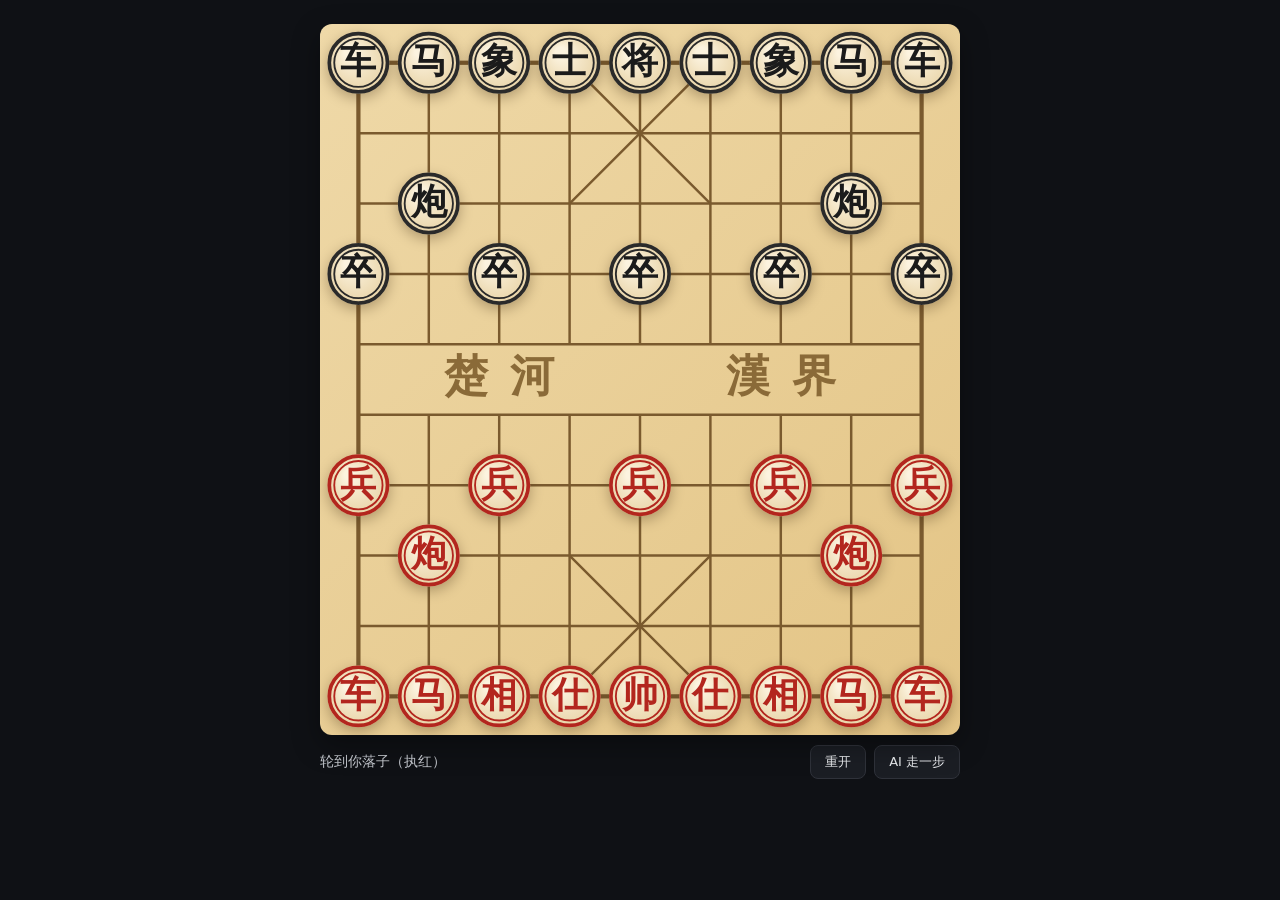
==== demo.html @ 6f43aa5a "feat(sdk): 棋牌核心 SDK 与单文件浏览器包 - 新增 src/sdk/browser.js：<script> 入口，零容器自动挂载 - 新增 tools/build-sdk.mjs：es" ====
<!doctype html>
<html lang="zh-CN">
<head>
<meta charset="utf-8" />
<meta name="viewport" content="width=device-width, initial-scale=1" />
<title>Arena SDK Demo</title>
<style>body{margin:0;padding:24px 16px;background:#0f1115;color:#e8eaed;font-family:system-ui,-apple-system,"Segoe UI","PingFang SC","Microsoft YaHei",sans-serif}</style>
</head>
<body>
<script src="./sdk/arena.js" data-arena="xiangqi" data-difficulty="hard"></script>
</body>
</html>
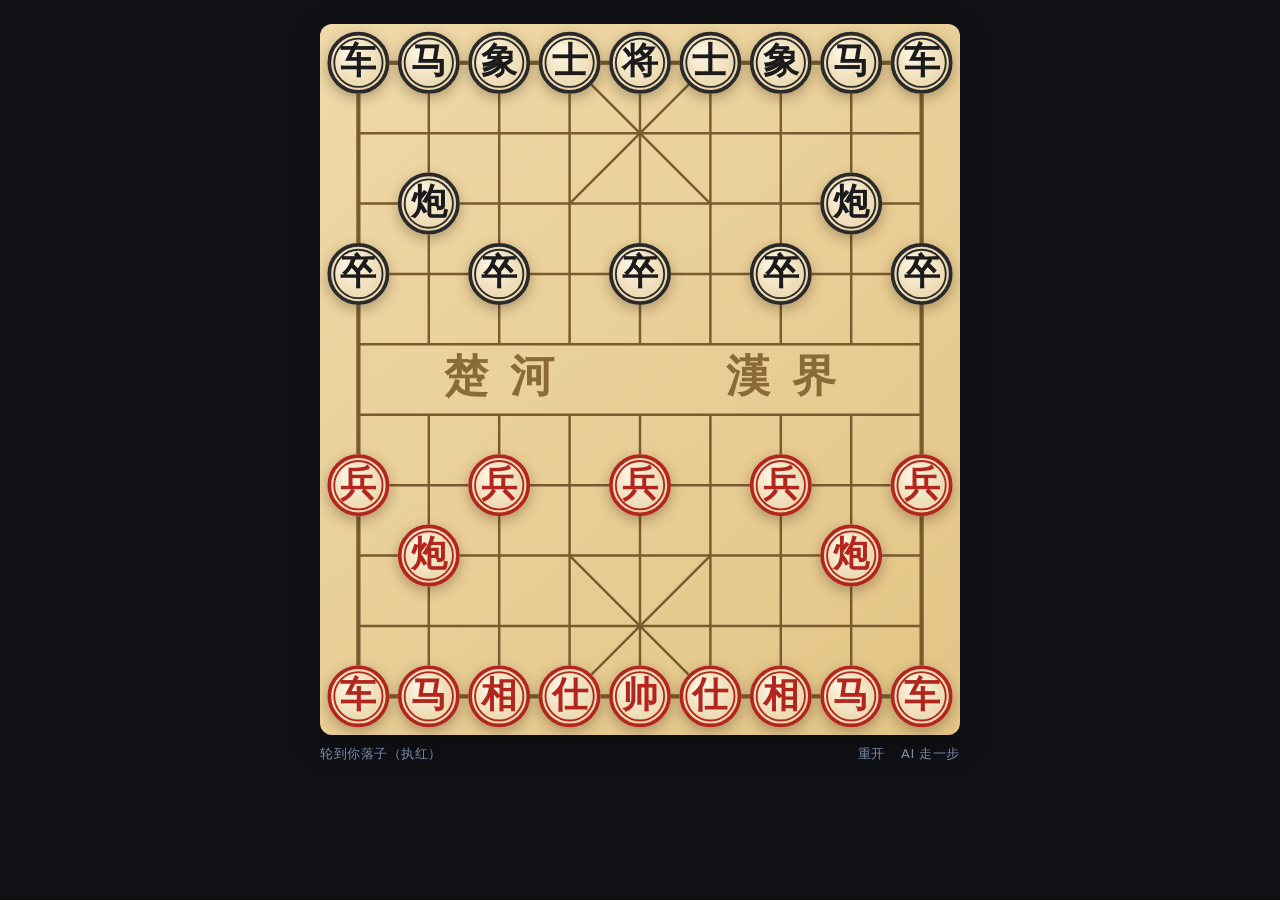
==== commit 585b8d8a: "feat(sdk): 快速接入区与默认皮肤完善，版本升至 0.2.0 - 首页新增一行代码快速接入区：最小 HTML 模板、编辑器观感代码块（语法高亮+行号）、复制按钮、实时预览 - arena.js" ====
--- a/demo.html
+++ b/demo.html
@@ -7,6 +7,6 @@
 <style>body{margin:0;padding:24px 16px;background:#0f1115;color:#e8eaed;font-family:system-ui,-apple-system,"Segoe UI","PingFang SC","Microsoft YaHei",sans-serif}</style>
 </head>
 <body>
-<script src="./sdk/arena.js" data-arena="xiangqi" data-difficulty="hard"></script>
+<script src="./sdk/arena.js"></script>
 </body>
 </html>
